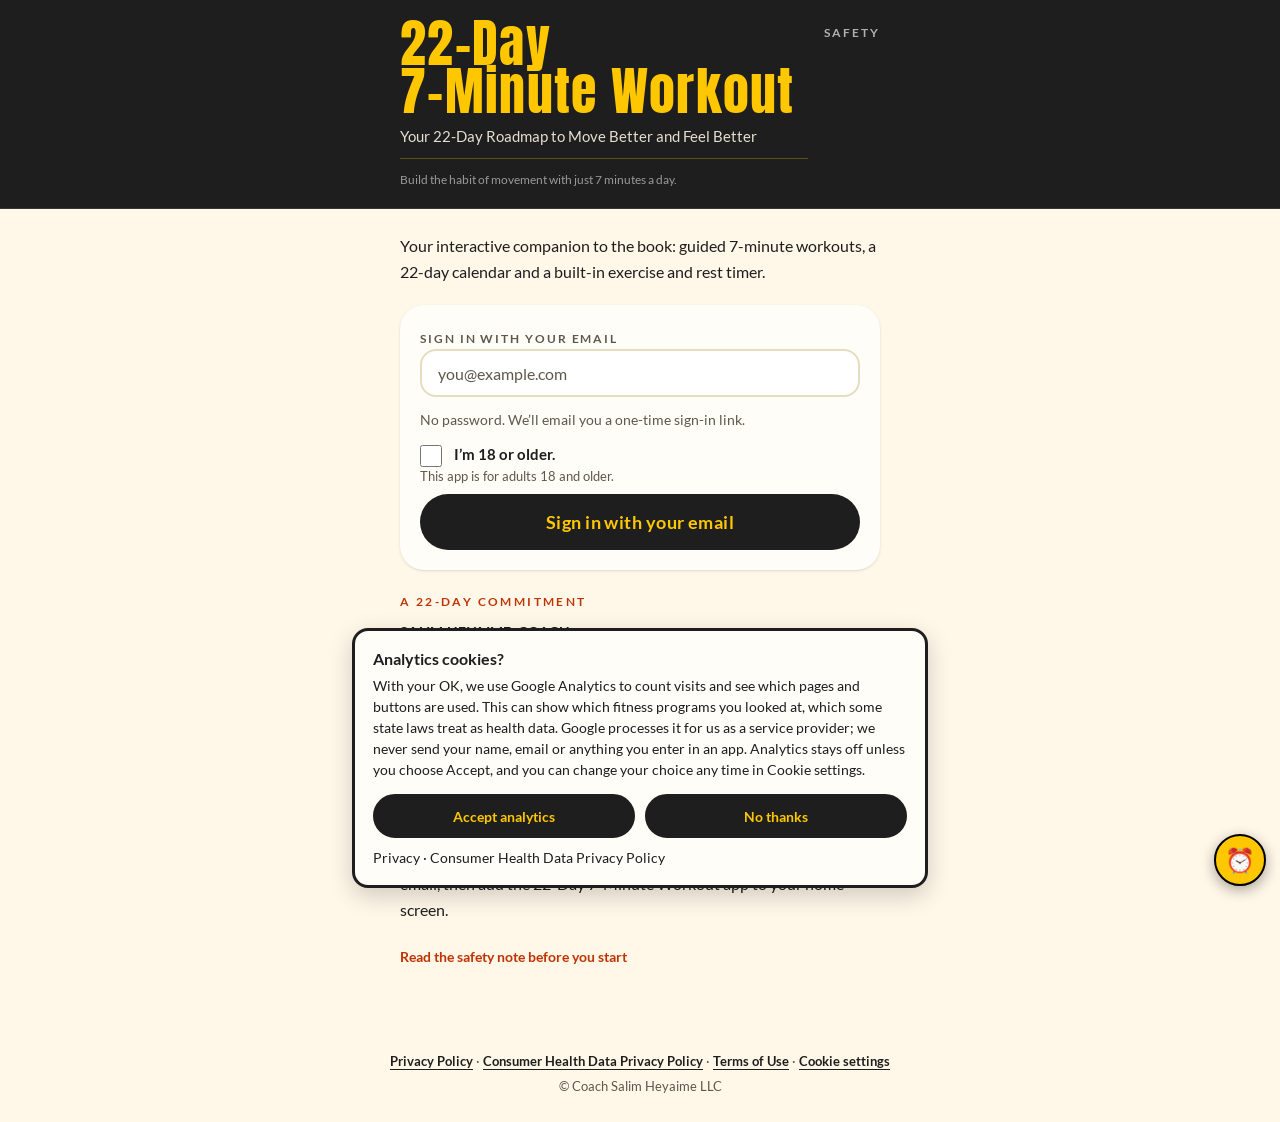
==== index.html @ b407fcad "GA consent gate (preview, A): merge preview/privacy-rights-ship into preview/ga-public; GA on the si" ====
<!doctype html>
<html lang="en">
  <head>
    <meta charset="UTF-8" />
    <!-- Google Analytics, public signed-out views only (landing and sign-in form before submit), and ONLY after
         the visitor chooses "Accept analytics" (Attorney gaps-and-fixes M-3; opt-in for everyone because region
         can't be detected reliably in the browser). Never loads when the browser sends Global Privacy Control or
         Do Not Track ('1'/'yes'): no banner then, the signal counts as "No". Never loads on signed-in app screens,
         on any path other than /, or on a sign-in return URL. No automatic page_view; one manual page_view with the
         query and hash stripped. Google signals and ad personalization off. Never sends email, a hashed email,
         user_id or any workout, check-in or health data. Choice kept in localStorage 'actm.analytics.consent'. -->
    <script>
      (function () {
        var ID = 'G-WKF5HQXHB1', OFF = 'ga-disable-' + ID, KEY = 'actm.analytics.consent';
        function publicPath() { var p = location.pathname; return p === '/' || p === '/index.html'; }
        function authInUrl() {
          var q = location.search.replace(/^\?/, '') + '&' + location.hash.replace(/^#/, '');
          return /(^|[&?#\/])(code|access_token|refresh_token|provider_token|token_hash|token|type|error|error_code|error_description)=/i.test(q);
        }
        function signedIn() {
          try {
            for (var i = 0; i < localStorage.length; i++) {
              var k = localStorage.key(i);
              if (((/^sb-.*-auth-token/.test(k) && !/code-verifier$/.test(k)) || k === 'actm.review.email') && localStorage.getItem(k)) return true;
            }
            return false;
          } catch (e) { return true; }
        }
        function privacySignal() {
          try {
            if (navigator.globalPrivacyControl === true) return true;
            var d = String(navigator.doNotTrack || window.doNotTrack || navigator.msDoNotTrack || '').toLowerCase();
            return d === '1' || d === 'yes';
          } catch (e) { return true; }
        }
        function consent() { try { return localStorage.getItem(KEY); } catch (e) { return 'denied'; } }
        function allowed() { return publicPath() && !authInUrl() && !signedIn() && !privacySignal(); }
        function off() { window[OFF] = true; var b = document.getElementById('actm-consent'); if (b) b.remove(); }
        if (!allowed()) { off(); return; }

        var started = false, loc = location.origin + location.pathname, ref = '';
        try { if (document.referrer) { var r = new URL(document.referrer); ref = r.origin + r.pathname; } } catch (e) {}
        function start() {
          if (started || window[OFF] || !allowed() || consent() !== 'granted') return;
          started = true;
          window.dataLayer = window.dataLayer || [];
          window.gtag = function () { dataLayer.push(arguments); };
          var s = document.createElement('script');
          s.async = true;
          s.src = 'https://www.googletagmanager.com/gtag/js?id=' + ID;
          document.head.appendChild(s);
          gtag('js', new Date());
          gtag('config', ID, { send_page_view: false, page_location: loc, page_referrer: ref, allow_google_signals: false, allow_ad_personalization_signals: false });
          gtag('event', 'page_view', { page_location: loc, page_referrer: ref, page_title: document.title });
        }

        /* Switch GA (and the banner) off for good as soon as the view stops being public. */
        function check() { if (!window[OFF] && !allowed()) off(); }
        ['pushState', 'replaceState'].forEach(function (m) {
          var o = history[m];
          history[m] = function () { var x = o.apply(this, arguments); check(); return x; };
        });
        addEventListener('popstate', check);
        addEventListener('hashchange', check);
        addEventListener('storage', check);

        /* Consent banner (Attorney's EN wording, M-3). Equal-weight buttons, nothing pre-selected.
           "Cookie settings" is added to the legal links under the sign-in screen and reopens it. */
        var T = { title: 'Analytics cookies?', body: 'With your OK, we use Google Analytics to count visits and see which pages and buttons are used. This can show which fitness programs you looked at, which some state laws treat as health data. Google processes it for us as a service provider; we never send your name, email or anything you enter in an app. Analytics stays off unless you choose Accept, and you can change your choice any time in Cookie settings.', yes: 'Accept analytics', no: 'No thanks', settings: 'Cookie settings' };
        function mk(tag, attrs, text) { var n = document.createElement(tag); for (var k in attrs) n.setAttribute(k, attrs[k]); if (text) n.textContent = text; return n; }
        function banner(focus) {
          if (window[OFF]) return;
          var old = document.getElementById('actm-consent'); if (old) old.remove();
          var b = mk('div', { id: 'actm-consent', role: 'region', 'aria-labelledby': 'actm-consent-title' });
          b.appendChild(mk('p', { id: 'actm-consent-title', class: 'cb-title' }, T.title));
          b.appendChild(mk('p', { class: 'cb-body' }, T.body));
          var row = mk('div', { class: 'cb-actions' });
          var y = mk('button', { type: 'button', 'data-consent': 'accept' }, T.yes), n = mk('button', { type: 'button', 'data-consent': 'decline' }, T.no);
          y.onclick = function () { try { localStorage.setItem(KEY, 'granted'); } catch (e) {} b.remove(); start(); };
          n.onclick = function () { try { localStorage.setItem(KEY, 'denied'); } catch (e) {} b.remove(); if (started) window[OFF] = true; };
          row.appendChild(y); row.appendChild(n); b.appendChild(row);
          var l = mk('p', { class: 'cb-links' });
          l.appendChild(mk('a', { href: '/privacy/' }, 'Privacy')); l.appendChild(document.createTextNode(' \u00b7 '));
          l.appendChild(mk('a', { href: '/consumer-health-data/' }, 'Consumer Health Data Privacy Policy'));
          b.appendChild(l);
          document.body.appendChild(b);
          if (focus) y.focus();
        }
        function settingsLink() {
          var nav = document.querySelector('[data-pr="legal"]');
          if (!nav || window[OFF] || nav.querySelector('[data-consent="settings"]')) return;
          var a = mk('a', { href: '#cookie-settings', role: 'button', 'data-consent': 'settings' }, T.settings);
          a.onclick = function (e) { e.preventDefault(); banner(true); };
          var first = nav.querySelector('p');
          nav.insertBefore(document.createTextNode(' \u00b7 '), first); nav.insertBefore(a, first);
        }
        function ui() {
          var st = mk('style');
          st.textContent = '#actm-consent{position:fixed;left:.75rem;right:.75rem;bottom:.75rem;z-index:2147483000;max-width:36rem;margin:0 auto;box-sizing:border-box;background:#fffdf8;color:#1e1e1e;border:3px solid #1e1e1e;border-radius:16px;padding:1rem 1.1rem;box-shadow:0 8px 24px rgba(0,0,0,.18);font:400 .9rem/1.45 Lato,system-ui,sans-serif;overflow-wrap:anywhere}#actm-consent p{margin:0}#actm-consent .cb-title{font-weight:900;font-size:1rem;margin-bottom:.35rem}.cb-actions{display:flex;flex-wrap:wrap;gap:.6rem;margin-top:.85rem}.cb-actions button{flex:1 1 9rem;min-height:44px;border-radius:999px;border:3px solid #1e1e1e;background:#1e1e1e;color:#ffc700;font:900 .9rem Lato,system-ui,sans-serif;cursor:pointer}#actm-consent .cb-links{margin-top:.7rem;font-size:.85rem}#actm-consent a{color:#1e1e1e}';
          document.head.appendChild(st);
          if (consent() === null) banner(false);
          settingsLink();
          var t = setInterval(function () { check(); settingsLink(); if (window[OFF]) clearInterval(t); }, 500);
        }
        if (document.readyState === 'loading') document.addEventListener('DOMContentLoaded', ui); else ui();

        /* magic_link_requested: the sign-in form was submitted (POST /auth/v1/otp). Sent once (only if GA was
           started after opt-in), then GA is switched off for the rest of the page. Any other auth or data call
           also switches it off. The wrapper is installed at load so it sees the app's requests either way. */
        var f = window.fetch, sent = null;
        if (typeof f !== 'function') return;
        if (navigator.sendBeacon) {
          var sb = navigator.sendBeacon;
          navigator.sendBeacon = function (u, d) {
            try { if (sent && /google-analytics\.com\/g\/collect/.test(u) && /magic_link_requested/.test(u + (typeof d === 'string' ? d : ''))) sent(); } catch (e) {}
            return sb.apply(navigator, arguments);
          };
        }
        window.fetch = function (input, init) {
          var url = '', method = 'GET';
          try {
            url = typeof input === 'string' ? input : (input && input.url) || String(input || '');
            method = ((init && init.method) || (input && input.method) || 'GET').toUpperCase();
            if (/\/auth\/v1\/(token|verify|user|logout|callback)/.test(url) || /\/rest\/v1\//.test(url)) off();
            if (sent && /google-analytics\.com\/g\/collect/.test(url) && /magic_link_requested/.test(url + ((init && init.body) || ''))) sent();
          } catch (e) {}
          var otp = method === 'POST' && /\/auth\/v1\/otp(\?|$)/.test(url);
          if (!otp) return f.apply(this, arguments);
          if (!started || window[OFF]) { off(); return f.apply(this, arguments); }
          var self = this, args = arguments;
          return new Promise(function (done) {
            var go = function () { if (go) { go = null; sent = null; off(); done(); } };
            sent = function () { setTimeout(function () { go && go(); }, 50); };
            gtag('event', 'magic_link_requested', { method: 'magic_link', page_location: loc });
            setTimeout(function () { try { window.dispatchEvent(new Event('pagehide')); } catch (e) {} }, 0);
            setTimeout(function () { go && go(); }, 1000);
          }).then(function () { return f.apply(self, args); });
        };
        start();
      })();
    </script>
    <link rel="icon" type="image/png" sizes="32x32" href="/icons/favicon-32-v5.png" />
    <link rel="icon" href="/favicon.ico" sizes="any" />
    <link rel="apple-touch-icon" href="/icons/apple-touch-icon-v5.png" />
    <meta name="viewport" content="width=device-width, initial-scale=1, viewport-fit=cover" />
    <meta name="theme-color" content="#FFC700" />
    <meta
      name="description"
      content="Salim Heyaime’s 22-day movement program. A guided 7-minute workout each day."
    />
    <meta name="robots" content="noindex, nofollow" />
    <link rel="canonical" href="https://app.coachsalimheyaime.com/" />
    <meta name="apple-mobile-web-app-capable" content="yes" />
    <meta name="mobile-web-app-capable" content="yes" />
    <meta name="apple-mobile-web-app-status-bar-style" content="black-translucent" />
    <meta name="apple-mobile-web-app-title" content="22-Day" />
    <title>22-Day 7-Minute Workout</title>
    <script src="/assets/privacy-a9e4f82e.js"></script>
    <script type="module" crossorigin src="/assets/index-733fa79e.js"></script>
    <link rel="stylesheet" crossorigin href="/assets/index-6953f694.css">
    <link rel="stylesheet" href="/assets/privacy-56fe349f.css">
    <script defer src="/assets/reminders-dc1cd6b2.js"></script>
  <link rel="manifest" href="/manifest.webmanifest"><script id="vite-plugin-pwa:register-sw" src="/registerSW.js"></script></head>
  <body>
    <div id="root"></div>
    <noscript>The 22-Day 7-Minute Workout app needs JavaScript for the workout timer and your check-offs.</noscript>
  <script src="/js/external-links.js" defer></script>
  </body>
</html>
---- assets/index-6953f694.css ----
@font-face{font-family:Anton;font-style:normal;font-display:swap;font-weight:400;src:url(/assets/anton-latin-400-normal-Byf51wtH.woff2)format("woff2"),url(/assets/anton-latin-400-normal-AUNGEG_V.woff)format("woff")}@font-face{font-family:Lato;font-style:normal;font-display:swap;font-weight:400;src:url(/assets/lato-latin-400-normal-BEhtfm5r.woff2)format("woff2"),url(/assets/lato-latin-400-normal-B11PyLys.woff)format("woff")}@font-face{font-family:Lato;font-style:normal;font-display:swap;font-weight:700;src:url(/assets/lato-latin-700-normal-BUGMgin4.woff2)format("woff2"),url(/assets/lato-latin-700-normal-DAdL7O4w.woff)format("woff")}@font-face{font-family:Lato;font-style:italic;font-display:swap;font-weight:400;src:url(/assets/lato-latin-400-italic-Dc0B1559.woff2)format("woff2"),url(/assets/lato-latin-400-italic-DL5fBv-7.woff)format("woff")}@layer properties{@supports (((-webkit-hyphens:none)) and (not (margin-trim:inline))) or ((-moz-orient:inline) and (not (color:rgb(from red r g b)))){*,:before,:after,::backdrop{--tw-translate-x:0;--tw-translate-y:0;--tw-translate-z:0;--tw-rotate-x:initial;--tw-rotate-y:initial;--tw-rotate-z:initial;--tw-skew-x:initial;--tw-skew-y:initial;--tw-space-y-reverse:0;--tw-border-style:solid;--tw-leading:initial;--tw-font-weight:initial;--tw-tracking:initial;--tw-ordinal:initial;--tw-slashed-zero:initial;--tw-numeric-figure:initial;--tw-numeric-spacing:initial;--tw-numeric-fraction:initial;--tw-shadow:0 0 #0000;--tw-shadow-color:initial;--tw-shadow-alpha:100%;--tw-inset-shadow:0 0 #0000;--tw-inset-shadow-color:initial;--tw-inset-shadow-alpha:100%;--tw-ring-color:initial;--tw-ring-shadow:0 0 #0000;--tw-inset-ring-color:initial;--tw-inset-ring-shadow:0 0 #0000;--tw-ring-inset:initial;--tw-ring-offset-width:0px;--tw-ring-offset-color:#fff;--tw-ring-offset-shadow:0 0 #0000;--tw-outline-style:solid;--tw-duration:initial}}}@layer theme{:root,:host{--font-sans:-apple-system, BlinkMacSystemFont, "Segoe UI", Roboto, "Helvetica Neue", "Noto Sans", Arial, sans-serif, "Apple Color Emoji", "Segoe UI Emoji", "Segoe UI Symbol", "Noto Color Emoji";--font-mono:ui-monospace, SFMono-Regular, Menlo, Monaco, Consolas, "Liberation Mono", "Courier New", monospace;--color-white:#fff;--spacing:.25rem;--container-sm:24rem;--container-lg:32rem;--text-xs:.75rem;--text-xs--line-height:calc(1 / .75);--text-sm:.875rem;--text-sm--line-height:calc(1.25 / .875);--text-base:1rem;--text-base--line-height:calc(1.5 / 1);--text-lg:1.125rem;--text-lg--line-height:calc(1.75 / 1.125);--text-xl:1.25rem;--text-xl--line-height:calc(1.75 / 1.25);--text-2xl:1.5rem;--text-2xl--line-height:calc(2 / 1.5);--text-3xl:1.875rem;--text-3xl--line-height:calc(2.25 / 1.875);--text-4xl:2.25rem;--text-4xl--line-height:calc(2.5 / 2.25);--text-5xl:3rem;--text-5xl--line-height:1;--text-6xl:3.75rem;--text-6xl--line-height:1;--font-weight-bold:700;--tracking-wide:.025em;--leading-snug:1.375;--leading-relaxed:1.625;--radius-xl:.75rem;--radius-2xl:1rem;--radius-3xl:1.5rem;--animate-pulse:pulse 2s cubic-bezier(.4, 0, .6, 1) infinite;--aspect-video:16 / 9;--default-transition-duration:.15s;--default-transition-timing-function:cubic-bezier(.4, 0, .2, 1);--default-font-family:var(--font-sans);--default-mono-font-family:var(--font-mono);--font-anton:"Anton", "Arial Narrow", sans-serif;--font-lato:"Lato", "Helvetica Neue", sans-serif;--color-yellow:#ffc700;--color-charcoal:#1e1e1e;--color-rust:#bf3404;--color-cream:#fff7e8;--color-paper:#fffdf8;--color-muted:#5e584c;--color-line:#e6dcc0}}@layer base{*,:after,:before,::backdrop{box-sizing:border-box;border:0 solid;margin:0;padding:0}::file-selector-button{box-sizing:border-box;border:0 solid;margin:0;padding:0}html,:host{-webkit-text-size-adjust:100%;tab-size:4;line-height:1.5;font-family:var(--default-font-family,-apple-system, BlinkMacSystemFont, "Segoe UI", Roboto, "Helvetica Neue", "Noto Sans", Arial, sans-serif, "Apple Color Emoji", "Segoe UI Emoji", "Segoe UI Symbol", "Noto Color Emoji");font-feature-settings:var(--default-font-feature-settings,normal);font-variation-settings:var(--default-font-variation-settings,normal);-webkit-tap-highlight-color:transparent}hr{height:0;color:inherit;border-top-width:1px}abbr:where([title]){-webkit-text-decoration:underline dotted;text-decoration:underline dotted}h1,h2,h3,h4,h5,h6{font-size:inherit;font-weight:inherit}a{color:inherit;-webkit-text-decoration:inherit;-webkit-text-decoration:inherit;-webkit-text-decoration:inherit;-webkit-text-decoration:inherit;text-decoration:inherit}b,strong{font-weight:bolder}code,kbd,samp,pre{font-family:var(--default-mono-font-family,ui-monospace, SFMono-Regular, Menlo, Monaco, Consolas, "Liberation Mono", "Courier New", monospace);font-feature-settings:var(--default-mono-font-feature-settings,normal);font-variation-settings:var(--default-mono-font-variation-settings,normal);font-size:1em}small{font-size:80%}sub,sup{vertical-align:baseline;font-size:75%;line-height:0;position:relative}sub{bottom:-.25em}sup{top:-.5em}table{text-indent:0;border-color:inherit;border-collapse:collapse}:-moz-focusring:where(:not(iframe)){outline:auto}progress{vertical-align:baseline}summary{display:list-item}ol,ul,menu{list-style:none}img,svg,video,canvas,audio,iframe,embed,object{vertical-align:middle;display:block}img,video{max-width:100%;height:auto}button,input,select,optgroup,textarea{font:inherit;font-feature-settings:inherit;font-variation-settings:inherit;letter-spacing:inherit;color:inherit;opacity:1;background-color:#0000;border-radius:0}::file-selector-button{font:inherit;font-feature-settings:inherit;font-variation-settings:inherit;letter-spacing:inherit;color:inherit;opacity:1;background-color:#0000;border-radius:0}:where(select:is([multiple],[size])) optgroup{font-weight:bolder}:where(select:is([multiple],[size])) optgroup option{padding-inline-start:20px}::file-selector-button{margin-inline-end:4px}::placeholder{opacity:1}@supports (not ((-webkit-appearance:-apple-pay-button))) or (contain-intrinsic-size:1px){::placeholder{color:currentColor}@supports (color:color-mix(in lab, red, red)){::placeholder{color:color-mix(in oklab, currentcolor 50%, transparent)}}}textarea{resize:vertical}::-webkit-search-decoration{-webkit-appearance:none}::-webkit-date-and-time-value{min-height:1lh;text-align:inherit}::-webkit-datetime-edit{display:inline-flex}::-webkit-datetime-edit-fields-wrapper{padding:0}::-webkit-datetime-edit{padding-block:0}::-webkit-datetime-edit-year-field{padding-block:0}::-webkit-datetime-edit-month-field{padding-block:0}::-webkit-datetime-edit-day-field{padding-block:0}::-webkit-datetime-edit-hour-field{padding-block:0}::-webkit-datetime-edit-minute-field{padding-block:0}::-webkit-datetime-edit-second-field{padding-block:0}::-webkit-datetime-edit-millisecond-field{padding-block:0}::-webkit-datetime-edit-meridiem-field{padding-block:0}::-webkit-calendar-picker-indicator{line-height:1}:-moz-ui-invalid{box-shadow:none}button,input:where([type=button],[type=reset],[type=submit]){appearance:button}::file-selector-button{appearance:button}::-webkit-inner-spin-button{height:auto}::-webkit-outer-spin-button{height:auto}[hidden]:where(:not([hidden=until-found])){display:none!important}}@layer components;@layer utilities{.sr-only{clip-path:inset(50%);white-space:nowrap;border-width:0;width:1px;height:1px;margin:-1px;padding:0;position:absolute;overflow:hidden}.absolute{position:absolute}.fixed{position:fixed}.relative{position:relative}.static{position:static}.sticky{position:sticky}.inset-0{inset:0}.top-0{top:0}.top-1\/2{top:50%}.top-4{top:calc(var(--spacing) * 4)}.right-4{right:calc(var(--spacing) * 4)}.left-1\/2{left:50%}.z-30{z-index:30}.z-50{z-index:50}.mx-auto{margin-inline:auto}.mt-1{margin-top:var(--spacing)}.mt-2{margin-top:calc(var(--spacing) * 2)}.mt-3{margin-top:calc(var(--spacing) * 3)}.mt-4{margin-top:calc(var(--spacing) * 4)}.mt-5{margin-top:calc(var(--spacing) * 5)}.mt-6{margin-top:calc(var(--spacing) * 6)}.mt-8{margin-top:calc(var(--spacing) * 8)}.mt-auto{margin-top:auto}.mb-3{margin-bottom:calc(var(--spacing) * 3)}.line-clamp-2{-webkit-line-clamp:2;-webkit-box-orient:vertical;display:-webkit-box;overflow:hidden}.block{display:block}.contents{display:contents}.flex{display:flex}.grid{display:grid}.inline-flex{display:inline-flex}.table{display:table}.aspect-video{aspect-ratio:var(--aspect-video)}.size-1\.5{width:calc(var(--spacing) * 1.5);height:calc(var(--spacing) * 1.5)}.size-3\.5{width:calc(var(--spacing) * 3.5);height:calc(var(--spacing) * 3.5)}.size-5{width:calc(var(--spacing) * 5);height:calc(var(--spacing) * 5)}.size-10{width:calc(var(--spacing) * 10);height:calc(var(--spacing) * 10)}.size-11{width:calc(var(--spacing) * 11);height:calc(var(--spacing) * 11)}.h-1\.5{height:calc(var(--spacing) * 1.5)}.h-2\.5{height:calc(var(--spacing) * 2.5)}.h-10{height:calc(var(--spacing) * 10)}.h-11{height:calc(var(--spacing) * 11)}.h-12{height:calc(var(--spacing) * 12)}.h-14{height:calc(var(--spacing) * 14)}.h-16{height:calc(var(--spacing) * 16)}.h-52{height:calc(var(--spacing) * 52)}.h-\[22vh\]{height:22vh}.h-full{height:100%}.max-h-48{max-height:calc(var(--spacing) * 48)}.max-h-\[min\(100dvh-2rem\,40rem\)\]{max-height:min(100dvh - 2rem,40rem)}.min-h-16{min-height:calc(var(--spacing) * 16)}.min-h-28{min-height:calc(var(--spacing) * 28)}.min-h-32{min-height:calc(var(--spacing) * 32)}.min-h-\[70dvh\]{min-height:70dvh}.min-h-dvh{min-height:100dvh}.w-\[min\(100\%-1\.5rem\,28rem\)\]{width:min(100% - 1.5rem,28rem)}.w-full{width:100%}.max-w-lg{max-width:var(--container-lg)}.max-w-sm{max-width:var(--container-sm)}.flex-1{flex:1}.shrink-0{flex-shrink:0}.-translate-x-1\/2{--tw-translate-x:calc(calc(1 / 2 * 100%) * -1);translate:var(--tw-translate-x) var(--tw-translate-y)}.-translate-y-1\/2{--tw-translate-y:calc(calc(1 / 2 * 100%) * -1);translate:var(--tw-translate-x) var(--tw-translate-y)}.transform{transform:var(--tw-rotate-x,) var(--tw-rotate-y,) var(--tw-rotate-z,) var(--tw-skew-x,) var(--tw-skew-y,)}.animate-pulse{animation:var(--animate-pulse)}.cursor-pointer{cursor:pointer}.touch-manipulation{touch-action:manipulation}.grid-cols-2{grid-template-columns:repeat(2,minmax(0,1fr))}.grid-cols-5{grid-template-columns:repeat(5,minmax(0,1fr))}.flex-col{flex-direction:column}.flex-wrap{flex-wrap:wrap}.place-items-center{place-items:center}.items-center{align-items:center}.items-end{align-items:flex-end}.items-start{align-items:flex-start}.justify-between{justify-content:space-between}.justify-center{justify-content:center}.gap-1\.5{gap:calc(var(--spacing) * 1.5)}.gap-2{gap:calc(var(--spacing) * 2)}.gap-3{gap:calc(var(--spacing) * 3)}.gap-4{gap:calc(var(--spacing) * 4)}:where(.space-y-2>:not(:last-child)){--tw-space-y-reverse:0;margin-block-start:calc(calc(var(--spacing) * 2) * var(--tw-space-y-reverse));margin-block-end:calc(calc(var(--spacing) * 2) * calc(1 - var(--tw-space-y-reverse)))}:where(.space-y-3>:not(:last-child)){--tw-space-y-reverse:0;margin-block-start:calc(calc(var(--spacing) * 3) * var(--tw-space-y-reverse));margin-block-end:calc(calc(var(--spacing) * 3) * calc(1 - var(--tw-space-y-reverse)))}:where(.space-y-4>:not(:last-child)){--tw-space-y-reverse:0;margin-block-start:calc(calc(var(--spacing) * 4) * var(--tw-space-y-reverse));margin-block-end:calc(calc(var(--spacing) * 4) * calc(1 - var(--tw-space-y-reverse)))}:where(.space-y-5>:not(:last-child)){--tw-space-y-reverse:0;margin-block-start:calc(calc(var(--spacing) * 5) * var(--tw-space-y-reverse));margin-block-end:calc(calc(var(--spacing) * 5) * calc(1 - var(--tw-space-y-reverse)))}:where(.space-y-6>:not(:last-child)){--tw-space-y-reverse:0;margin-block-start:calc(calc(var(--spacing) * 6) * var(--tw-space-y-reverse));margin-block-end:calc(calc(var(--spacing) * 6) * calc(1 - var(--tw-space-y-reverse)))}:where(.space-y-8>:not(:last-child)){--tw-space-y-reverse:0;margin-block-start:calc(calc(var(--spacing) * 8) * var(--tw-space-y-reverse));margin-block-end:calc(calc(var(--spacing) * 8) * calc(1 - var(--tw-space-y-reverse)))}.overflow-hidden{overflow:hidden}.overflow-y-auto{overflow-y:auto}.rounded-2xl{border-radius:var(--radius-2xl)}.rounded-3xl{border-radius:var(--radius-3xl)}.rounded-full{border-radius:2147483647px}.rounded-xl{border-radius:var(--radius-xl)}.border{border-style:var(--tw-border-style);border-width:1px}.border-2{border-style:var(--tw-border-style);border-width:2px}.border-b{border-bottom-style:var(--tw-border-style);border-bottom-width:1px}.border-l-4{border-left-style:var(--tw-border-style);border-left-width:4px}.border-dashed{--tw-border-style:dashed;border-style:dashed}.border-charcoal{border-color:var(--color-charcoal)}.border-current{border-color:currentColor}.border-line{border-color:var(--color-line)}.border-line\/70{border-color:#e6dcc0b3}@supports (color:color-mix(in lab, red, red)){.border-line\/70{border-color:color-mix(in oklab, var(--color-line) 70%, transparent)}}.border-rust{border-color:var(--color-rust)}.border-transparent{border-color:#0000}.border-white{border-color:var(--color-white)}.border-white\/10{border-color:#ffffff1a}@supports (color:color-mix(in lab, red, red)){.border-white\/10{border-color:color-mix(in oklab, var(--color-white) 10%, transparent)}}.border-white\/25{border-color:#ffffff40}@supports (color:color-mix(in lab, red, red)){.border-white\/25{border-color:color-mix(in oklab, var(--color-white) 25%, transparent)}}.border-yellow{border-color:var(--color-yellow)}.bg-charcoal{background-color:var(--color-charcoal)}.bg-charcoal\/20{background-color:#1e1e1e33}@supports (color:color-mix(in lab, red, red)){.bg-charcoal\/20{background-color:color-mix(in oklab, var(--color-charcoal) 20%, transparent)}}.bg-charcoal\/50{background-color:#1e1e1e80}@supports (color:color-mix(in lab, red, red)){.bg-charcoal\/50{background-color:color-mix(in oklab, var(--color-charcoal) 50%, transparent)}}.bg-charcoal\/70{background-color:#1e1e1eb3}@supports (color:color-mix(in lab, red, red)){.bg-charcoal\/70{background-color:color-mix(in oklab, var(--color-charcoal) 70%, transparent)}}.bg-cream{background-color:var(--color-cream)}.bg-cream\/60{background-color:#fff7e899}@supports (color:color-mix(in lab, red, red)){.bg-cream\/60{background-color:color-mix(in oklab, var(--color-cream) 60%, transparent)}}.bg-line{background-color:var(--color-line)}.bg-paper{background-color:var(--color-paper)}.bg-paper\/70{background-color:#fffdf8b3}@supports (color:color-mix(in lab, red, red)){.bg-paper\/70{background-color:color-mix(in oklab, var(--color-paper) 70%, transparent)}}.bg-rust{background-color:var(--color-rust)}.bg-transparent{background-color:#0000}.bg-white{background-color:var(--color-white)}.bg-white\/15{background-color:#ffffff26}@supports (color:color-mix(in lab, red, red)){.bg-white\/15{background-color:color-mix(in oklab, var(--color-white) 15%, transparent)}}.bg-white\/20{background-color:#fff3}@supports (color:color-mix(in lab, red, red)){.bg-white\/20{background-color:color-mix(in oklab, var(--color-white) 20%, transparent)}}.bg-yellow{background-color:var(--color-yellow)}.object-contain{object-fit:contain}.p-3{padding:calc(var(--spacing) * 3)}.p-4{padding:calc(var(--spacing) * 4)}.p-5{padding:calc(var(--spacing) * 5)}.p-6{padding:calc(var(--spacing) * 6)}.px-3{padding-inline:calc(var(--spacing) * 3)}.px-4{padding-inline:calc(var(--spacing) * 4)}.px-5{padding-inline:calc(var(--spacing) * 5)}.px-6{padding-inline:calc(var(--spacing) * 6)}.py-2{padding-block:calc(var(--spacing) * 2)}.py-3{padding-block:calc(var(--spacing) * 3)}.py-6{padding-block:calc(var(--spacing) * 6)}.pt-2{padding-top:calc(var(--spacing) * 2)}.pt-4{padding-top:calc(var(--spacing) * 4)}.pt-\[max\(1rem\,env\(safe-area-inset-top\)\)\]{padding-top:max(1rem, env(safe-area-inset-top))}.pr-10{padding-right:calc(var(--spacing) * 10)}.pb-16{padding-bottom:calc(var(--spacing) * 16)}.pb-\[max\(1rem\,env\(safe-area-inset-bottom\)\)\]{padding-bottom:max(1rem, env(safe-area-inset-bottom))}.pl-4{padding-left:calc(var(--spacing) * 4)}.text-center{text-align:center}.text-left{text-align:left}.text-right{text-align:right}.font-anton{font-family:var(--font-anton)}.text-2xl{font-size:var(--text-2xl);line-height:var(--tw-leading,var(--text-2xl--line-height))}.text-3xl{font-size:var(--text-3xl);line-height:var(--tw-leading,var(--text-3xl--line-height))}.text-4xl{font-size:var(--text-4xl);line-height:var(--tw-leading,var(--text-4xl--line-height))}.text-5xl{font-size:var(--text-5xl);line-height:var(--tw-leading,var(--text-5xl--line-height))}.text-6xl{font-size:var(--text-6xl);line-height:var(--tw-leading,var(--text-6xl--line-height))}.text-base{font-size:var(--text-base);line-height:var(--tw-leading,var(--text-base--line-height))}.text-lg{font-size:var(--text-lg);line-height:var(--tw-leading,var(--text-lg--line-height))}.text-sm{font-size:var(--text-sm);line-height:var(--tw-leading,var(--text-sm--line-height))}.text-xl{font-size:var(--text-xl);line-height:var(--tw-leading,var(--text-xl--line-height))}.text-xs{font-size:var(--text-xs);line-height:var(--tw-leading,var(--text-xs--line-height))}.text-\[7\.5rem\]{font-size:7.5rem}.text-\[9px\]{font-size:9px}.text-\[10px\]{font-size:10px}.leading-\[0\.9\]{--tw-leading:.9;line-height:.9}.leading-none{--tw-leading:1;line-height:1}.leading-relaxed{--tw-leading:var(--leading-relaxed);line-height:var(--leading-relaxed)}.leading-snug{--tw-leading:var(--leading-snug);line-height:var(--leading-snug)}.font-bold{--tw-font-weight:var(--font-weight-bold);font-weight:var(--font-weight-bold)}.tracking-\[0\.2em\]{--tw-tracking:.2em;letter-spacing:.2em}.tracking-\[0\.14em\]{--tw-tracking:.14em;letter-spacing:.14em}.tracking-\[0\.16em\]{--tw-tracking:.16em;letter-spacing:.16em}.tracking-\[0\.18em\]{--tw-tracking:.18em;letter-spacing:.18em}.tracking-wide{--tw-tracking:var(--tracking-wide);letter-spacing:var(--tracking-wide)}.text-charcoal{color:var(--color-charcoal)}.text-charcoal\/70{color:#1e1e1eb3}@supports (color:color-mix(in lab, red, red)){.text-charcoal\/70{color:color-mix(in oklab, var(--color-charcoal) 70%, transparent)}}.text-cream{color:var(--color-cream)}.text-muted{color:var(--color-muted)}.text-rust{color:var(--color-rust)}.text-white{color:var(--color-white)}.text-white\/60{color:#fff9}@supports (color:color-mix(in lab, red, red)){.text-white\/60{color:color-mix(in oklab, var(--color-white) 60%, transparent)}}.text-white\/70{color:#ffffffb3}@supports (color:color-mix(in lab, red, red)){.text-white\/70{color:color-mix(in oklab, var(--color-white) 70%, transparent)}}.text-white\/80{color:#fffc}@supports (color:color-mix(in lab, red, red)){.text-white\/80{color:color-mix(in oklab, var(--color-white) 80%, transparent)}}.text-white\/85{color:#ffffffd9}@supports (color:color-mix(in lab, red, red)){.text-white\/85{color:color-mix(in oklab, var(--color-white) 85%, transparent)}}.text-white\/90{color:#ffffffe6}@supports (color:color-mix(in lab, red, red)){.text-white\/90{color:color-mix(in oklab, var(--color-white) 90%, transparent)}}.text-yellow{color:var(--color-yellow)}.uppercase{text-transform:uppercase}.tabular-nums{--tw-numeric-spacing:tabular-nums;font-variant-numeric:var(--tw-ordinal,) var(--tw-slashed-zero,) var(--tw-numeric-figure,) var(--tw-numeric-spacing,) var(--tw-numeric-fraction,)}.underline{text-decoration-line:underline}.underline-offset-4{text-underline-offset:4px}.shadow-2xl{--tw-shadow:0 25px 50px -12px var(--tw-shadow-color,#00000040);box-shadow:var(--tw-inset-shadow), var(--tw-inset-ring-shadow), var(--tw-ring-offset-shadow), var(--tw-ring-shadow), var(--tw-shadow)}.shadow-sm{--tw-shadow:0 1px 3px 0 var(--tw-shadow-color,#0000001a), 0 1px 2px -1px var(--tw-shadow-color,#0000001a);box-shadow:var(--tw-inset-shadow), var(--tw-inset-ring-shadow), var(--tw-ring-offset-shadow), var(--tw-ring-shadow), var(--tw-shadow)}.ring-2{--tw-ring-shadow:var(--tw-ring-inset,) 0 0 0 calc(2px + var(--tw-ring-offset-width)) var(--tw-ring-color,currentcolor);box-shadow:var(--tw-inset-shadow), var(--tw-inset-ring-shadow), var(--tw-ring-offset-shadow), var(--tw-ring-shadow), var(--tw-shadow)}.ring-yellow{--tw-ring-color:var(--color-yellow)}.outline{outline-style:var(--tw-outline-style);outline-width:1px}.transition-colors{transition-property:color,background-color,border-color,outline-color,text-decoration-color,fill,stroke,--tw-gradient-from,--tw-gradient-via,--tw-gradient-to;transition-timing-function:var(--tw-ease,var(--default-transition-timing-function));transition-duration:var(--tw-duration,var(--default-transition-duration))}.transition-transform{transition-property:transform,translate,scale,rotate;transition-timing-function:var(--tw-ease,var(--default-transition-timing-function));transition-duration:var(--tw-duration,var(--default-transition-duration))}.duration-300{--tw-duration:.3s;transition-duration:.3s}.outline-none{--tw-outline-style:none;outline-style:none}.placeholder\:text-muted::placeholder{color:var(--color-muted)}@media (hover:hover){.hover\:bg-charcoal:hover{background-color:var(--color-charcoal)}.hover\:bg-charcoal\/5:hover{background-color:#1e1e1e0d}@supports (color:color-mix(in lab, red, red)){.hover\:bg-charcoal\/5:hover{background-color:color-mix(in oklab, var(--color-charcoal) 5%, transparent)}}.hover\:bg-charcoal\/90:hover{background-color:#1e1e1ee6}@supports (color:color-mix(in lab, red, red)){.hover\:bg-charcoal\/90:hover{background-color:color-mix(in oklab, var(--color-charcoal) 90%, transparent)}}.hover\:bg-cream:hover{background-color:var(--color-cream)}.hover\:bg-rust\/90:hover{background-color:#bf3404e6}@supports (color:color-mix(in lab, red, red)){.hover\:bg-rust\/90:hover{background-color:color-mix(in oklab, var(--color-rust) 90%, transparent)}}.hover\:bg-white:hover{background-color:var(--color-white)}.hover\:bg-yellow:hover{background-color:var(--color-yellow)}.hover\:bg-yellow\/90:hover{background-color:#ffc700e6}@supports (color:color-mix(in lab, red, red)){.hover\:bg-yellow\/90:hover{background-color:color-mix(in oklab, var(--color-yellow) 90%, transparent)}}.hover\:text-charcoal:hover{color:var(--color-charcoal)}.hover\:text-yellow:hover{color:var(--color-yellow)}.hover\:underline:hover{text-decoration-line:underline}}.focus\:border-charcoal:focus{border-color:var(--color-charcoal)}.focus-visible\:ring-2:focus-visible{--tw-ring-shadow:var(--tw-ring-inset,) 0 0 0 calc(2px + var(--tw-ring-offset-width)) var(--tw-ring-color,currentcolor);box-shadow:var(--tw-inset-shadow), var(--tw-inset-ring-shadow), var(--tw-ring-offset-shadow), var(--tw-ring-shadow), var(--tw-shadow)}.focus-visible\:ring-yellow:focus-visible{--tw-ring-color:var(--color-yellow)}.focus-visible\:ring-offset-2:focus-visible{--tw-ring-offset-width:2px;--tw-ring-offset-shadow:var(--tw-ring-inset,) 0 0 0 var(--tw-ring-offset-width) var(--tw-ring-offset-color)}.focus-visible\:ring-offset-cream:focus-visible{--tw-ring-offset-color:var(--color-cream)}.focus-visible\:outline-none:focus-visible{--tw-outline-style:none;outline-style:none}.disabled\:pointer-events-none:disabled{pointer-events:none}.disabled\:opacity-50:disabled{opacity:.5}}html{background:var(--color-cream)}body{background:var(--color-cream);min-height:100dvh;color:var(--color-charcoal);font-family:var(--font-lato);-webkit-font-smoothing:antialiased;margin:0}h1,h2,.font-anton{font-family:var(--font-anton)}::selection{color:#1e1e1e;background:#ffc700}@media (prefers-reduced-motion:reduce){*,:before,:after{transition:none!important;animation:none!important}}@property --tw-translate-x{syntax:"*";inherits:false;initial-value:0}@property --tw-translate-y{syntax:"*";inherits:false;initial-value:0}@property --tw-translate-z{syntax:"*";inherits:false;initial-value:0}@property --tw-rotate-x{syntax:"*";inherits:false}@property --tw-rotate-y{syntax:"*";inherits:false}@property --tw-rotate-z{syntax:"*";inherits:false}@property --tw-skew-x{syntax:"*";inherits:false}@property --tw-skew-y{syntax:"*";inherits:false}@property --tw-space-y-reverse{syntax:"*";inherits:false;initial-value:0}@property --tw-border-style{syntax:"*";inherits:false;initial-value:solid}@property --tw-leading{syntax:"*";inherits:false}@property --tw-font-weight{syntax:"*";inherits:false}@property --tw-tracking{syntax:"*";inherits:false}@property --tw-ordinal{syntax:"*";inherits:false}@property --tw-slashed-zero{syntax:"*";inherits:false}@property --tw-numeric-figure{syntax:"*";inherits:false}@property --tw-numeric-spacing{syntax:"*";inherits:false}@property --tw-numeric-fraction{syntax:"*";inherits:false}@property --tw-shadow{syntax:"*";inherits:false;initial-value:0 0 #0000}@property --tw-shadow-color{syntax:"*";inherits:false}@property --tw-shadow-alpha{syntax:"<percentage>";inherits:false;initial-value:100%}@property --tw-inset-shadow{syntax:"*";inherits:false;initial-value:0 0 #0000}@property --tw-inset-shadow-color{syntax:"*";inherits:false}@property --tw-inset-shadow-alpha{syntax:"<percentage>";inherits:false;initial-value:100%}@property --tw-ring-color{syntax:"*";inherits:false}@property --tw-ring-shadow{syntax:"*";inherits:false;initial-value:0 0 #0000}@property --tw-inset-ring-color{syntax:"*";inherits:false}@property --tw-inset-ring-shadow{syntax:"*";inherits:false;initial-value:0 0 #0000}@property --tw-ring-inset{syntax:"*";inherits:false}@property --tw-ring-offset-width{syntax:"<length>";inherits:false;initial-value:0}@property --tw-ring-offset-color{syntax:"*";inherits:false;initial-value:#fff}@property --tw-ring-offset-shadow{syntax:"*";inherits:false;initial-value:0 0 #0000}@property --tw-outline-style{syntax:"*";inherits:false;initial-value:solid}@property --tw-duration{syntax:"*";inherits:false}@keyframes pulse{50%{opacity:.5}}
.actm-topbar-shell{box-sizing:border-box;width:100%;max-width:32rem;margin-inline:auto;padding:1rem 1rem 1.125rem;display:grid;grid-template-columns:minmax(0,1fr) auto;align-items:start;column-gap:1rem}@media (min-width:640px){.actm-topbar-shell{padding-block:1.25rem}}.actm-topbar-brand{grid-column:1;grid-row:1;min-width:0;color:inherit;text-decoration:none}.actm-topbar-nav{grid-column:2;grid-row:1;flex-shrink:0;padding-top:.25rem;font-size:10px;font-weight:700;letter-spacing:.16em;text-transform:uppercase;color:#ffffffa6;text-decoration:none}.actm-topbar-nav--account{border-radius:9999px;padding:.375rem .625rem;color:var(--color-yellow);letter-spacing:.14em}@media (min-width:640px){.actm-topbar-nav{font-size:12px}.actm-topbar-nav--account{padding:.5rem .75rem}}.actm-topbar-hero{margin:0;font-family:var(--font-anton);font-size:clamp(2.4rem,6.8vw,4rem);font-weight:400;line-height:.92;letter-spacing:.025em;color:var(--color-yellow)}.actm-topbar-sub{margin:.625rem 0 0;max-width:18rem;font-family:var(--font-lato);font-size:clamp(.8125rem,2.5vw,.9375rem);font-weight:500;line-height:1.35;color:color-mix(in oklab,var(--color-cream) 88%,transparent);text-wrap:balance}@media (min-width:480px){.actm-topbar-sub{max-width:26rem}}.actm-topbar-tag-wrap{margin-top:.75rem;max-width:26rem;padding-top:.75rem;border-top:1px solid #ffc70047}.actm-topbar-tag{margin:0;font-family:var(--font-lato);font-size:clamp(.6875rem,2.1vw,.75rem);line-height:1.45;color:#ffffff8c;text-wrap:balance}
---- assets/privacy-56fe349f.css ----
/* Coach Salim Heyaime LLC · 22-Day app: privacy rights add-on styles (unminified). Uses the app's own fonts. */
.pr-panel{margin-top:1.25rem;padding-top:1.25rem;border-top:1px solid #e6dcc0;display:flex;flex-direction:column;gap:.6rem;font-family:var(--font-lato,Lato,system-ui,sans-serif)}
.pr-panel[hidden],.pr-consent[hidden],.pr-row[hidden],.pr-eyebrow[hidden],.pr-legal[hidden]{display:none!important}
.pr-h{font-family:var(--font-anton,Anton,Impact,sans-serif);font-size:1.5rem;line-height:1;letter-spacing:.03em;text-transform:uppercase;color:#1e1e1e;margin:0}
.pr-status{font-size:.8rem;line-height:1.45;color:#5e584c;margin:0}
.pr-btn{display:inline-flex;width:100%;align-items:center;justify-content:center;min-height:44px;padding:.65rem 1rem;border-radius:999px;font-weight:700;font-size:.95rem;cursor:pointer;border:2px solid #1e1e1e;background:transparent;color:#1e1e1e;touch-action:manipulation}
.pr-btn:disabled{opacity:.45;cursor:not-allowed}
.pr-btn-danger{background:#bf3404;border-color:#bf3404;color:#fff}
.pr-btn-ghost{border-color:transparent}
.pr-btn:focus-visible,.pr-input:focus-visible,.pr-check input:focus-visible{outline:3px solid #ffc700;outline-offset:2px}
.pr-small{font-size:.8rem;line-height:1.45;color:#5e584c;margin:0}
.pr-small a,.pr-links a,.pr-legal a{color:#1e1e1e;font-weight:700;text-decoration:underline;text-underline-offset:3px}
.pr-links{font-size:.8rem;line-height:1.6;margin:.25rem 0 0;text-align:center}
.pr-flow:empty{display:none}
.pr-flow{display:flex;flex-direction:column;gap:.6rem;border-radius:1rem;background:#fff7e8;padding:.9rem}
.pr-actions{display:flex;flex-direction:column;gap:.5rem}
.pr-confirm{display:flex;flex-direction:column;gap:.5rem}
.pr-q{font-weight:700;margin:0;color:#1e1e1e}
.pr-msg{margin:0;font-size:.9rem;line-height:1.45;color:#1e1e1e}
.pr-err{color:#bf3404;font-weight:700}
.pr-ok{font-weight:700}
.pr-label{font-size:.75rem;font-weight:700;letter-spacing:.14em;text-transform:uppercase;color:#5e584c}
.pr-input{width:100%;min-height:44px;border:2px solid #e6dcc0;border-radius:1rem;background:#fff;padding:.5rem .9rem;font-size:1rem;letter-spacing:.1em;color:#1e1e1e}
/* consent card */
.pr-consent{margin-top:1rem;border:2px solid #ffc700;border-radius:1.25rem;background:#fffdf8;padding:1rem;display:flex;flex-direction:column;gap:.9rem;color:#1e1e1e;text-align:left}
.pr-eyebrow{margin:0;font-size:.7rem;font-weight:700;letter-spacing:.18em;text-transform:uppercase;color:#bf3404}
.pr-row{display:flex;flex-direction:column;gap:.4rem}
.pr-check{display:flex;gap:.7rem;align-items:flex-start;font-size:.95rem;line-height:1.4;font-weight:700;cursor:pointer}
.pr-check input{flex:none;width:1.4rem;height:1.4rem;margin-top:.05rem;accent-color:#1e1e1e;cursor:pointer}
.pr-need{display:none;margin:0;font-size:.8rem;font-weight:700;color:#bf3404}
.pr-shake .pr-row-terms .pr-need{display:block}
.pr-shake{animation:pr-shake .4s}
@keyframes pr-shake{25%{transform:translateX(-6px)}75%{transform:translateX(6px)}}
@media (prefers-reduced-motion:reduce){.pr-shake{animation:none}}
.pr-blocked{opacity:.5;cursor:not-allowed}
/* check-in inputs hidden until consent */
.pr-chd-off{display:none!important}
/* reflections hint */
.pr-hint{margin:.5rem 0 0;font-size:.8rem;line-height:1.45;color:#5e584c}
/* legal footer outside #root */
.pr-legal{max-width:42rem;margin:0 auto;padding:1.25rem 1rem calc(1.5rem + env(safe-area-inset-bottom));text-align:center;font-size:.8rem;line-height:1.7;color:#5e584c;background:#fff7e8;font-family:var(--font-lato,Lato,system-ui,sans-serif)}
.pr-legal p{margin:.25rem 0 0}
/* policy fallback overlay (only when an old service worker serves the app shell for a policy URL) */
.pr-policy{position:fixed;inset:0;z-index:2147483000;background:#fff;display:flex;flex-direction:column}
.pr-policy-close{padding:.8rem 1rem;font-weight:700;color:#1e1e1e;background:#ffc700;text-decoration:none}
.pr-policy-frame{flex:1;border:0;width:100%}
/* consent screen on app open */
.pr-gate{position:fixed;inset:0;z-index:10050;background:rgba(30,30,30,.82);display:flex;align-items:flex-end;justify-content:center;font-family:var(--font-lato,Lato,system-ui,sans-serif)}
.pr-gate-card{width:100%;max-width:30rem;max-height:100dvh;overflow-y:auto;background:#fffdf8;color:#1e1e1e;border-top:4px solid #ffc700;border-radius:1.5rem 1.5rem 0 0;padding:1.25rem 1.1rem calc(1.25rem + env(safe-area-inset-bottom));display:flex;flex-direction:column;gap:.8rem;box-sizing:border-box}
@media (min-width:640px){.pr-gate{align-items:center}.pr-gate-card{border-radius:1.5rem;max-height:calc(100dvh - 2rem)}}
.pr-gate-h{font-family:var(--font-anton,Anton,Impact,sans-serif);font-weight:400;font-size:2rem;line-height:1.05;letter-spacing:.02em;text-transform:uppercase;margin:0}
.pr-consent-gate{margin-top:0}
.pr-warn{color:#bf3404;font-weight:700}
.pr-btn-dark{background:#1e1e1e;border-color:#1e1e1e;color:#ffc700}
.pr-msg:empty{display:none}
/* bold-caps negligence release in the Terms checkbox */
.pr-release{font-weight:700;letter-spacing:.01em}
/* confirm before declining check-ins deletes saved ones */
.pr-confirm-layer{position:fixed;inset:0;z-index:1;background:rgba(30,30,30,.6);display:flex;align-items:center;justify-content:center;padding:1rem;box-sizing:border-box}
.pr-confirm-card{width:100%;max-width:24rem;background:#fffdf8;color:#1e1e1e;border-top:4px solid #bf3404;border-radius:1.25rem;padding:1.25rem 1.1rem;display:flex;flex-direction:column;gap:.9rem;box-sizing:border-box;box-shadow:0 10px 30px rgba(0,0,0,.25)}
/* 18+ at sign-in; check-in consent title (Attorney M-1, M-11) */
.pr-age{margin:.25rem 0 .5rem}
.pr-age-missing .pr-need{display:block}
.pr-chd-title{margin:0 0 .25rem;font-weight:700}
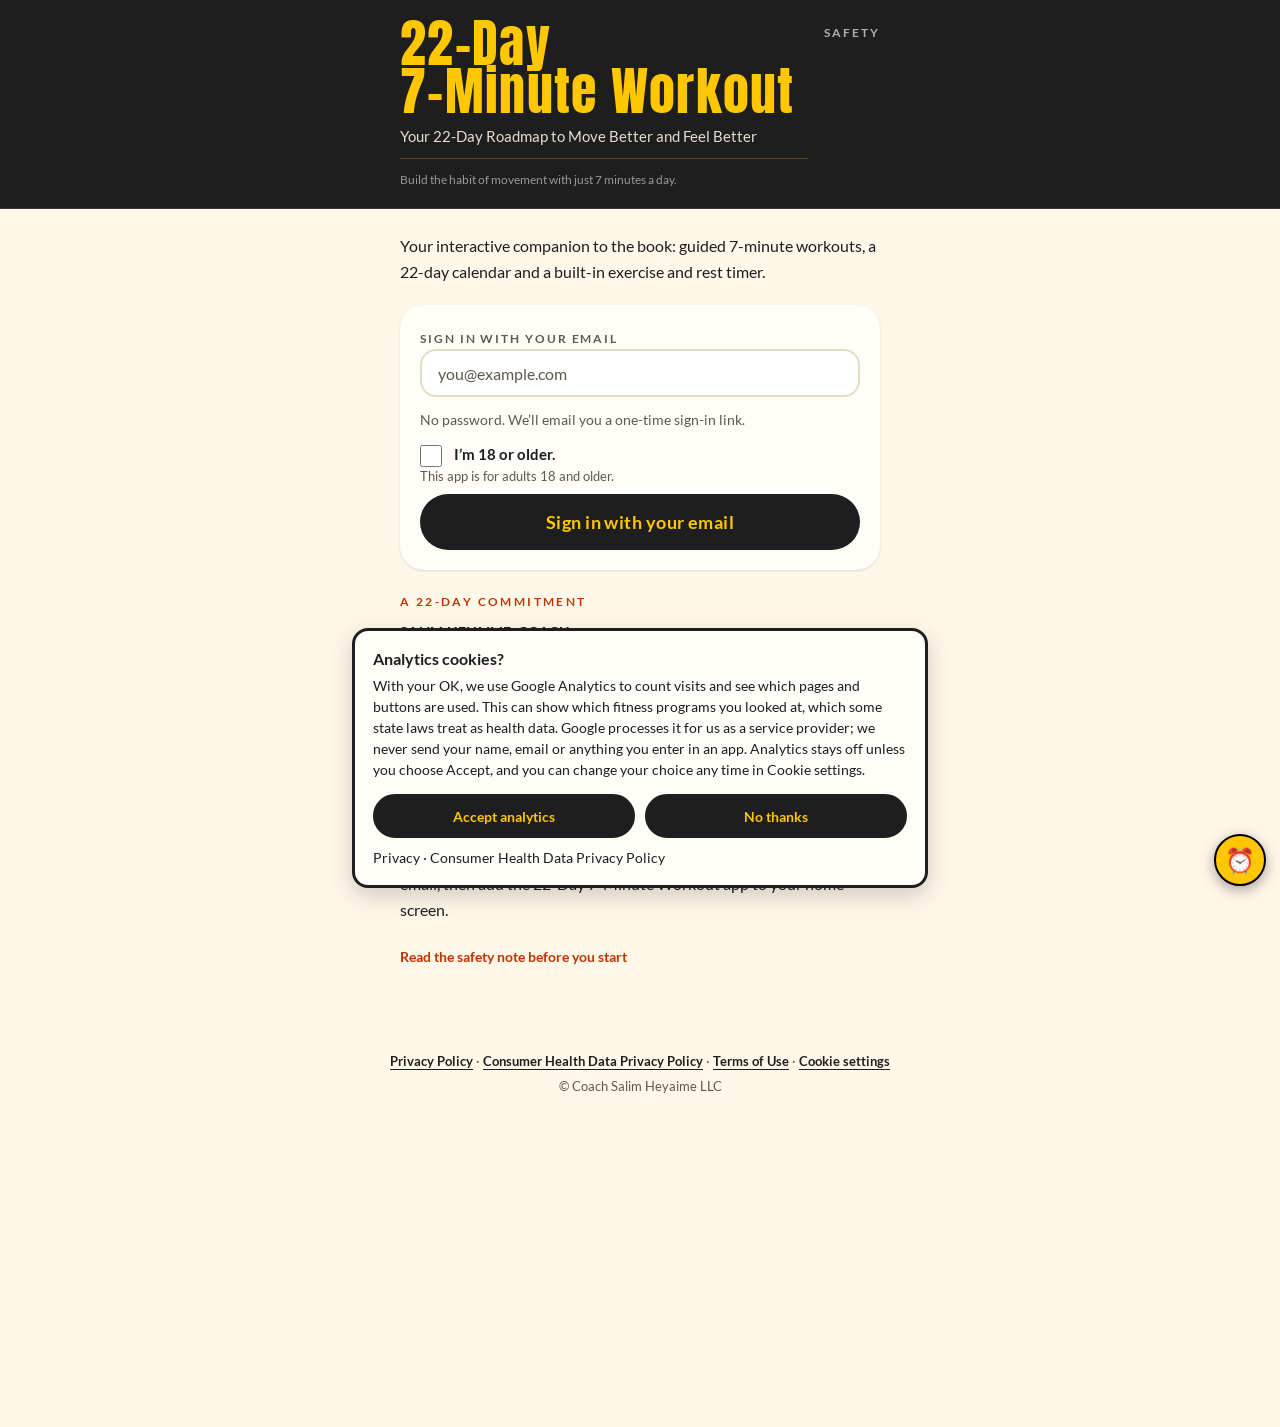
==== commit aac9b6ae: "GA consent banner: pad page bottom while open so sign-in stays reachable" ====
--- a/index.html
+++ b/index.html
@@ -35,7 +35,7 @@
         }
         function consent() { try { return localStorage.getItem(KEY); } catch (e) { return 'denied'; } }
         function allowed() { return publicPath() && !authInUrl() && !signedIn() && !privacySignal(); }
-        function off() { window[OFF] = true; var b = document.getElementById('actm-consent'); if (b) b.remove(); }
+        function off() { window[OFF] = true; var b = document.getElementById('actm-consent'); if (b) { b.remove(); document.body.style.paddingBottom = ''; } }
         if (!allowed()) { off(); return; }
 
         var started = false, loc = location.origin + location.pathname, ref = '';
@@ -67,6 +67,8 @@
         /* Consent banner (Attorney's EN wording, M-3). Equal-weight buttons, nothing pre-selected.
            "Cookie settings" is added to the legal links under the sign-in screen and reopens it. */
         var T = { title: 'Analytics cookies?', body: 'With your OK, we use Google Analytics to count visits and see which pages and buttons are used. This can show which fitness programs you looked at, which some state laws treat as health data. Google processes it for us as a service provider; we never send your name, email or anything you enter in an app. Analytics stays off unless you choose Accept, and you can change your choice any time in Cookie settings.', yes: 'Accept analytics', no: 'No thanks', settings: 'Cookie settings' };
+        /* Keep page content reachable above the banner: pad the page bottom while it is open. */
+        function pad() { var b = document.getElementById('actm-consent'); document.body.style.paddingBottom = b ? (b.offsetHeight + 24) + 'px' : ''; }
         function mk(tag, attrs, text) { var n = document.createElement(tag); for (var k in attrs) n.setAttribute(k, attrs[k]); if (text) n.textContent = text; return n; }
         function banner(focus) {
           if (window[OFF]) return;
@@ -76,14 +78,15 @@
           b.appendChild(mk('p', { class: 'cb-body' }, T.body));
           var row = mk('div', { class: 'cb-actions' });
           var y = mk('button', { type: 'button', 'data-consent': 'accept' }, T.yes), n = mk('button', { type: 'button', 'data-consent': 'decline' }, T.no);
-          y.onclick = function () { try { localStorage.setItem(KEY, 'granted'); } catch (e) {} b.remove(); start(); };
-          n.onclick = function () { try { localStorage.setItem(KEY, 'denied'); } catch (e) {} b.remove(); if (started) window[OFF] = true; };
+          y.onclick = function () { try { localStorage.setItem(KEY, 'granted'); } catch (e) {} b.remove(); pad(); start(); };
+          n.onclick = function () { try { localStorage.setItem(KEY, 'denied'); } catch (e) {} b.remove(); pad(); if (started) window[OFF] = true; };
           row.appendChild(y); row.appendChild(n); b.appendChild(row);
           var l = mk('p', { class: 'cb-links' });
           l.appendChild(mk('a', { href: '/privacy/' }, 'Privacy')); l.appendChild(document.createTextNode(' \u00b7 '));
           l.appendChild(mk('a', { href: '/consumer-health-data/' }, 'Consumer Health Data Privacy Policy'));
           b.appendChild(l);
           document.body.appendChild(b);
+          pad();
           if (focus) y.focus();
         }
         function settingsLink() {
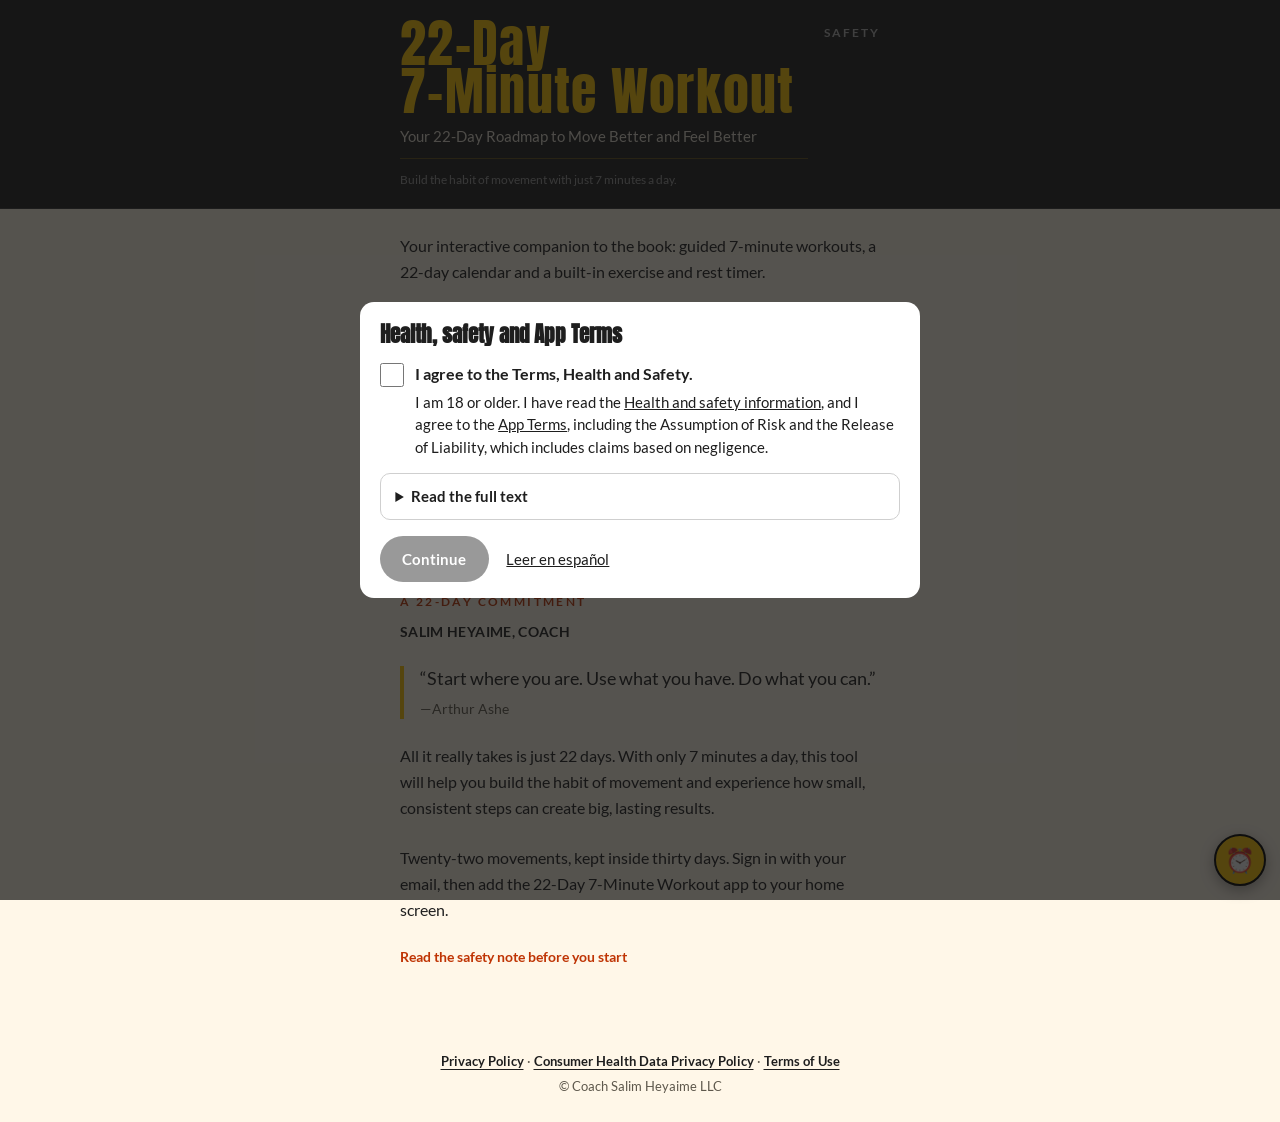
==== commit e2bdb832: "22-Day: shared Health, safety and App Terms consent (hs-2026-10-18.4) on first use, separate from th" ====
--- a/index.html
+++ b/index.html
@@ -2,146 +2,6 @@
 <html lang="en">
   <head>
     <meta charset="UTF-8" />
-    <!-- Google Analytics, public signed-out views only (landing and sign-in form before submit), and ONLY after
-         the visitor chooses "Accept analytics" (Attorney gaps-and-fixes M-3; opt-in for everyone because region
-         can't be detected reliably in the browser). Never loads when the browser sends Global Privacy Control or
-         Do Not Track ('1'/'yes'): no banner then, the signal counts as "No". Never loads on signed-in app screens,
-         on any path other than /, or on a sign-in return URL. No automatic page_view; one manual page_view with the
-         query and hash stripped. Google signals and ad personalization off. Never sends email, a hashed email,
-         user_id or any workout, check-in or health data. Choice kept in localStorage 'actm.analytics.consent'. -->
-    <script>
-      (function () {
-        var ID = 'G-WKF5HQXHB1', OFF = 'ga-disable-' + ID, KEY = 'actm.analytics.consent';
-        function publicPath() { var p = location.pathname; return p === '/' || p === '/index.html'; }
-        function authInUrl() {
-          var q = location.search.replace(/^\?/, '') + '&' + location.hash.replace(/^#/, '');
-          return /(^|[&?#\/])(code|access_token|refresh_token|provider_token|token_hash|token|type|error|error_code|error_description)=/i.test(q);
-        }
-        function signedIn() {
-          try {
-            for (var i = 0; i < localStorage.length; i++) {
-              var k = localStorage.key(i);
-              if (((/^sb-.*-auth-token/.test(k) && !/code-verifier$/.test(k)) || k === 'actm.review.email') && localStorage.getItem(k)) return true;
-            }
-            return false;
-          } catch (e) { return true; }
-        }
-        function privacySignal() {
-          try {
-            if (navigator.globalPrivacyControl === true) return true;
-            var d = String(navigator.doNotTrack || window.doNotTrack || navigator.msDoNotTrack || '').toLowerCase();
-            return d === '1' || d === 'yes';
-          } catch (e) { return true; }
-        }
-        function consent() { try { return localStorage.getItem(KEY); } catch (e) { return 'denied'; } }
-        function allowed() { return publicPath() && !authInUrl() && !signedIn() && !privacySignal(); }
-        function off() { window[OFF] = true; var b = document.getElementById('actm-consent'); if (b) { b.remove(); document.body.style.paddingBottom = ''; } }
-        if (!allowed()) { off(); return; }
-
-        var started = false, loc = location.origin + location.pathname, ref = '';
-        try { if (document.referrer) { var r = new URL(document.referrer); ref = r.origin + r.pathname; } } catch (e) {}
-        function start() {
-          if (started || window[OFF] || !allowed() || consent() !== 'granted') return;
-          started = true;
-          window.dataLayer = window.dataLayer || [];
-          window.gtag = function () { dataLayer.push(arguments); };
-          var s = document.createElement('script');
-          s.async = true;
-          s.src = 'https://www.googletagmanager.com/gtag/js?id=' + ID;
-          document.head.appendChild(s);
-          gtag('js', new Date());
-          gtag('config', ID, { send_page_view: false, page_location: loc, page_referrer: ref, allow_google_signals: false, allow_ad_personalization_signals: false });
-          gtag('event', 'page_view', { page_location: loc, page_referrer: ref, page_title: document.title });
-        }
-
-        /* Switch GA (and the banner) off for good as soon as the view stops being public. */
-        function check() { if (!window[OFF] && !allowed()) off(); }
-        ['pushState', 'replaceState'].forEach(function (m) {
-          var o = history[m];
-          history[m] = function () { var x = o.apply(this, arguments); check(); return x; };
-        });
-        addEventListener('popstate', check);
-        addEventListener('hashchange', check);
-        addEventListener('storage', check);
-
-        /* Consent banner (Attorney's EN wording, M-3). Equal-weight buttons, nothing pre-selected.
-           "Cookie settings" is added to the legal links under the sign-in screen and reopens it. */
-        var T = { title: 'Analytics cookies?', body: 'With your OK, we use Google Analytics to count visits and see which pages and buttons are used. This can show which fitness programs you looked at, which some state laws treat as health data. Google processes it for us as a service provider; we never send your name, email or anything you enter in an app. Analytics stays off unless you choose Accept, and you can change your choice any time in Cookie settings.', yes: 'Accept analytics', no: 'No thanks', settings: 'Cookie settings' };
-        /* Keep page content reachable above the banner: pad the page bottom while it is open. */
-        function pad() { var b = document.getElementById('actm-consent'); document.body.style.paddingBottom = b ? (b.offsetHeight + 24) + 'px' : ''; }
-        function mk(tag, attrs, text) { var n = document.createElement(tag); for (var k in attrs) n.setAttribute(k, attrs[k]); if (text) n.textContent = text; return n; }
-        function banner(focus) {
-          if (window[OFF]) return;
-          var old = document.getElementById('actm-consent'); if (old) old.remove();
-          var b = mk('div', { id: 'actm-consent', role: 'region', 'aria-labelledby': 'actm-consent-title' });
-          b.appendChild(mk('p', { id: 'actm-consent-title', class: 'cb-title' }, T.title));
-          b.appendChild(mk('p', { class: 'cb-body' }, T.body));
-          var row = mk('div', { class: 'cb-actions' });
-          var y = mk('button', { type: 'button', 'data-consent': 'accept' }, T.yes), n = mk('button', { type: 'button', 'data-consent': 'decline' }, T.no);
-          y.onclick = function () { try { localStorage.setItem(KEY, 'granted'); } catch (e) {} b.remove(); pad(); start(); };
-          n.onclick = function () { try { localStorage.setItem(KEY, 'denied'); } catch (e) {} b.remove(); pad(); if (started) window[OFF] = true; };
-          row.appendChild(y); row.appendChild(n); b.appendChild(row);
-          var l = mk('p', { class: 'cb-links' });
-          l.appendChild(mk('a', { href: '/privacy/' }, 'Privacy')); l.appendChild(document.createTextNode(' \u00b7 '));
-          l.appendChild(mk('a', { href: '/consumer-health-data/' }, 'Consumer Health Data Privacy Policy'));
-          b.appendChild(l);
-          document.body.appendChild(b);
-          pad();
-          if (focus) y.focus();
-        }
-        function settingsLink() {
-          var nav = document.querySelector('[data-pr="legal"]');
-          if (!nav || window[OFF] || nav.querySelector('[data-consent="settings"]')) return;
-          var a = mk('a', { href: '#cookie-settings', role: 'button', 'data-consent': 'settings' }, T.settings);
-          a.onclick = function (e) { e.preventDefault(); banner(true); };
-          var first = nav.querySelector('p');
-          nav.insertBefore(document.createTextNode(' \u00b7 '), first); nav.insertBefore(a, first);
-        }
-        function ui() {
-          var st = mk('style');
-          st.textContent = '#actm-consent{position:fixed;left:.75rem;right:.75rem;bottom:.75rem;z-index:2147483000;max-width:36rem;margin:0 auto;box-sizing:border-box;background:#fffdf8;color:#1e1e1e;border:3px solid #1e1e1e;border-radius:16px;padding:1rem 1.1rem;box-shadow:0 8px 24px rgba(0,0,0,.18);font:400 .9rem/1.45 Lato,system-ui,sans-serif;overflow-wrap:anywhere}#actm-consent p{margin:0}#actm-consent .cb-title{font-weight:900;font-size:1rem;margin-bottom:.35rem}.cb-actions{display:flex;flex-wrap:wrap;gap:.6rem;margin-top:.85rem}.cb-actions button{flex:1 1 9rem;min-height:44px;border-radius:999px;border:3px solid #1e1e1e;background:#1e1e1e;color:#ffc700;font:900 .9rem Lato,system-ui,sans-serif;cursor:pointer}#actm-consent .cb-links{margin-top:.7rem;font-size:.85rem}#actm-consent a{color:#1e1e1e}';
-          document.head.appendChild(st);
-          if (consent() === null) banner(false);
-          settingsLink();
-          var t = setInterval(function () { check(); settingsLink(); if (window[OFF]) clearInterval(t); }, 500);
-        }
-        if (document.readyState === 'loading') document.addEventListener('DOMContentLoaded', ui); else ui();
-
-        /* magic_link_requested: the sign-in form was submitted (POST /auth/v1/otp). Sent once (only if GA was
-           started after opt-in), then GA is switched off for the rest of the page. Any other auth or data call
-           also switches it off. The wrapper is installed at load so it sees the app's requests either way. */
-        var f = window.fetch, sent = null;
-        if (typeof f !== 'function') return;
-        if (navigator.sendBeacon) {
-          var sb = navigator.sendBeacon;
-          navigator.sendBeacon = function (u, d) {
-            try { if (sent && /google-analytics\.com\/g\/collect/.test(u) && /magic_link_requested/.test(u + (typeof d === 'string' ? d : ''))) sent(); } catch (e) {}
-            return sb.apply(navigator, arguments);
-          };
-        }
-        window.fetch = function (input, init) {
-          var url = '', method = 'GET';
-          try {
-            url = typeof input === 'string' ? input : (input && input.url) || String(input || '');
-            method = ((init && init.method) || (input && input.method) || 'GET').toUpperCase();
-            if (/\/auth\/v1\/(token|verify|user|logout|callback)/.test(url) || /\/rest\/v1\//.test(url)) off();
-            if (sent && /google-analytics\.com\/g\/collect/.test(url) && /magic_link_requested/.test(url + ((init && init.body) || ''))) sent();
-          } catch (e) {}
-          var otp = method === 'POST' && /\/auth\/v1\/otp(\?|$)/.test(url);
-          if (!otp) return f.apply(this, arguments);
-          if (!started || window[OFF]) { off(); return f.apply(this, arguments); }
-          var self = this, args = arguments;
-          return new Promise(function (done) {
-            var go = function () { if (go) { go = null; sent = null; off(); done(); } };
-            sent = function () { setTimeout(function () { go && go(); }, 50); };
-            gtag('event', 'magic_link_requested', { method: 'magic_link', page_location: loc });
-            setTimeout(function () { try { window.dispatchEvent(new Event('pagehide')); } catch (e) {} }, 0);
-            setTimeout(function () { go && go(); }, 1000);
-          }).then(function () { return f.apply(self, args); });
-        };
-        start();
-      })();
-    </script>
     <link rel="icon" type="image/png" sizes="32x32" href="/icons/favicon-32-v5.png" />
     <link rel="icon" href="/favicon.ico" sizes="any" />
     <link rel="apple-touch-icon" href="/icons/apple-touch-icon-v5.png" />
@@ -168,5 +28,6 @@
     <div id="root"></div>
     <noscript>The 22-Day 7-Minute Workout app needs JavaScript for the workout timer and your check-offs.</noscript>
   <script src="/js/external-links.js" defer></script>
+  <script src="/assets/health-ack-eaa6b8bb.js" data-app="22-day"></script>
   </body>
 </html>
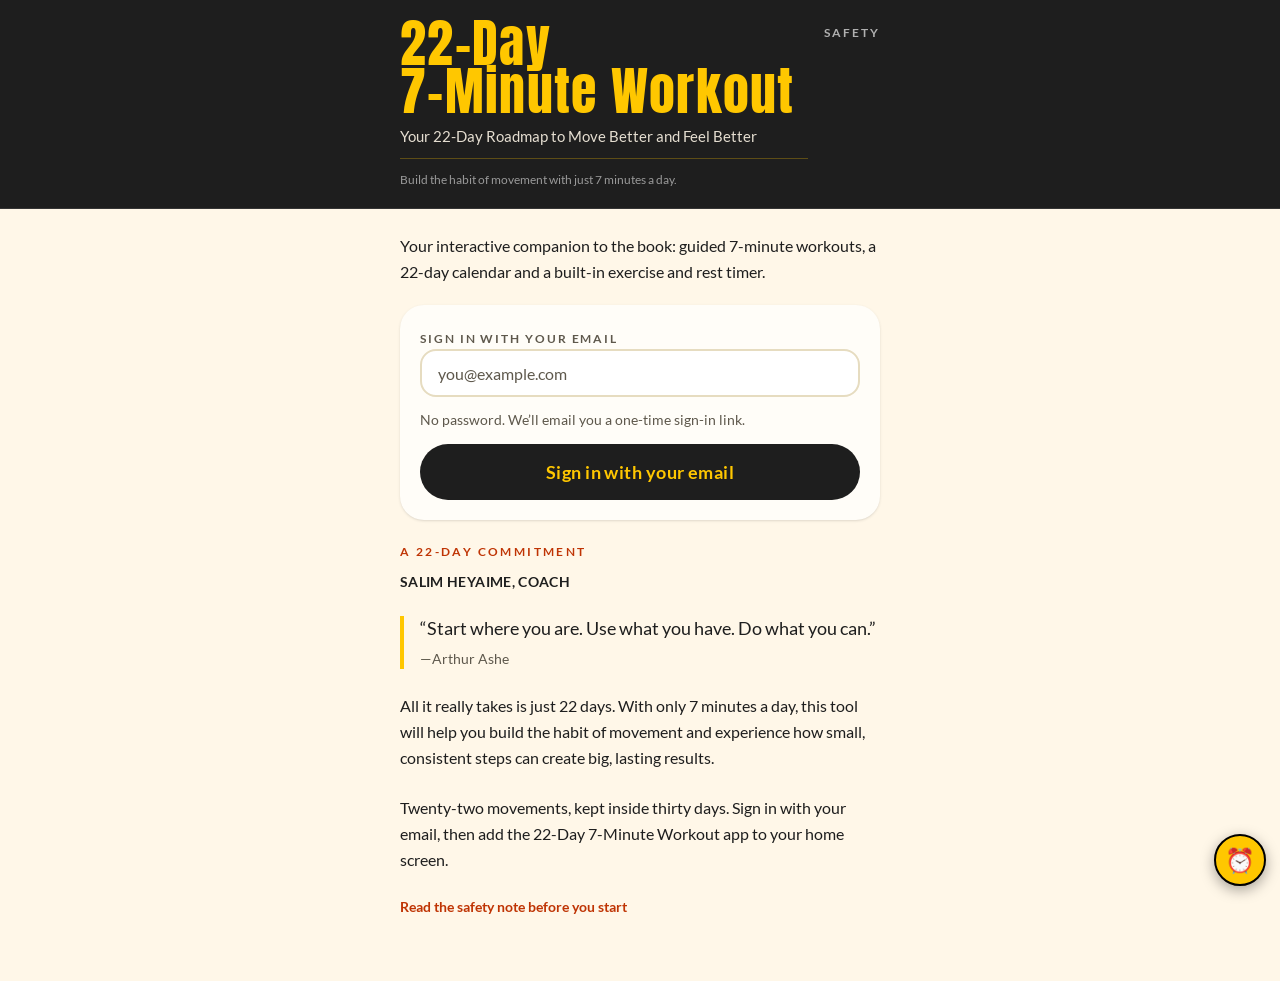
==== commit 4d00b830: "Repeat workouts: reopen past days (prev/next day links), Repeat workout on kept days, Done Nx per da" ====
--- a/index.html
+++ b/index.html
@@ -18,16 +18,15 @@
     <meta name="apple-mobile-web-app-status-bar-style" content="black-translucent" />
     <meta name="apple-mobile-web-app-title" content="22-Day" />
     <title>22-Day 7-Minute Workout</title>
-    <script src="/assets/privacy-a9e4f82e.js"></script>
-    <script type="module" crossorigin src="/assets/index-733fa79e.js"></script>
+    <!-- Check-in fields paused (interim): hides energy/mood/reflection inputs and keeps them out of every day_logs write. -->
+    <script src="/assets/checkins-off-d7317ff2.js"></script>
+    <script type="module" crossorigin src="/assets/index-8c9da0aa.js"></script>
     <link rel="stylesheet" crossorigin href="/assets/index-6953f694.css">
-    <link rel="stylesheet" href="/assets/privacy-56fe349f.css">
     <script defer src="/assets/reminders-dc1cd6b2.js"></script>
   <link rel="manifest" href="/manifest.webmanifest"><script id="vite-plugin-pwa:register-sw" src="/registerSW.js"></script></head>
   <body>
     <div id="root"></div>
     <noscript>The 22-Day 7-Minute Workout app needs JavaScript for the workout timer and your check-offs.</noscript>
   <script src="/js/external-links.js" defer></script>
-  <script src="/assets/health-ack-eaa6b8bb.js" data-app="22-day"></script>
   </body>
 </html>
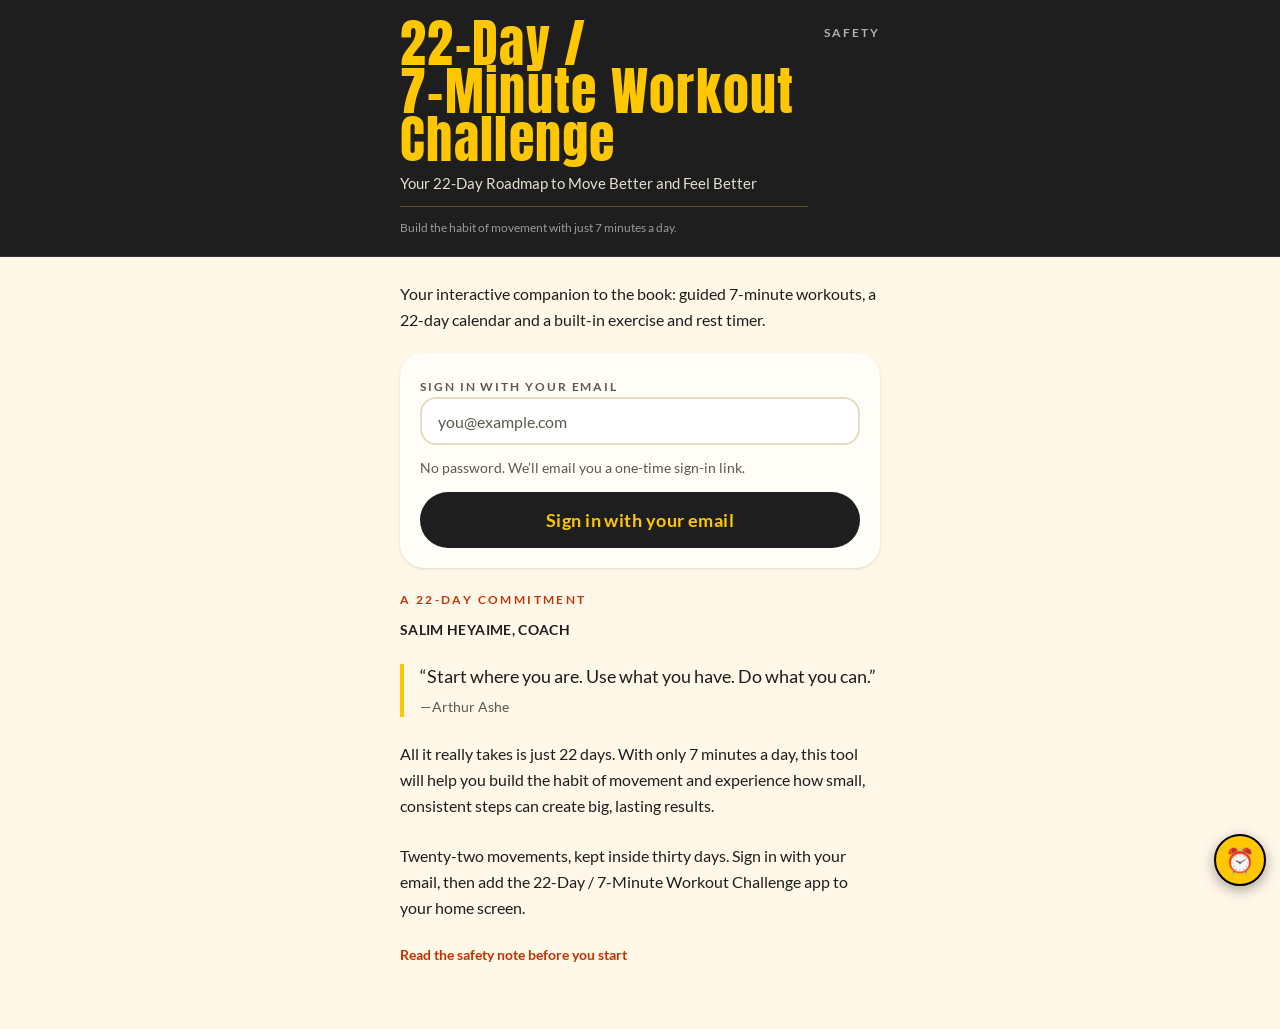
==== commit b57b60f6: "Rename app to "22-Day / 7-Minute Workout Challenge" (preview, not merged)" ====
--- a/index.html
+++ b/index.html
@@ -17,16 +17,16 @@
     <meta name="mobile-web-app-capable" content="yes" />
     <meta name="apple-mobile-web-app-status-bar-style" content="black-translucent" />
     <meta name="apple-mobile-web-app-title" content="22-Day" />
-    <title>22-Day 7-Minute Workout</title>
+    <title>22-Day / 7-Minute Workout Challenge</title>
     <!-- Check-in fields paused (interim): hides energy/mood/reflection inputs and keeps them out of every day_logs write. -->
     <script src="/assets/checkins-off-d7317ff2.js"></script>
-    <script type="module" crossorigin src="/assets/index-8c9da0aa.js"></script>
+    <script type="module" crossorigin src="/assets/index-29c23b94.js"></script>
     <link rel="stylesheet" crossorigin href="/assets/index-6953f694.css">
     <script defer src="/assets/reminders-dc1cd6b2.js"></script>
   <link rel="manifest" href="/manifest.webmanifest"><script id="vite-plugin-pwa:register-sw" src="/registerSW.js"></script></head>
   <body>
     <div id="root"></div>
-    <noscript>The 22-Day 7-Minute Workout app needs JavaScript for the workout timer and your check-offs.</noscript>
+    <noscript>The 22-Day / 7-Minute Workout Challenge app needs JavaScript for the workout timer and your check-offs.</noscript>
   <script src="/js/external-links.js" defer></script>
   </body>
 </html>
